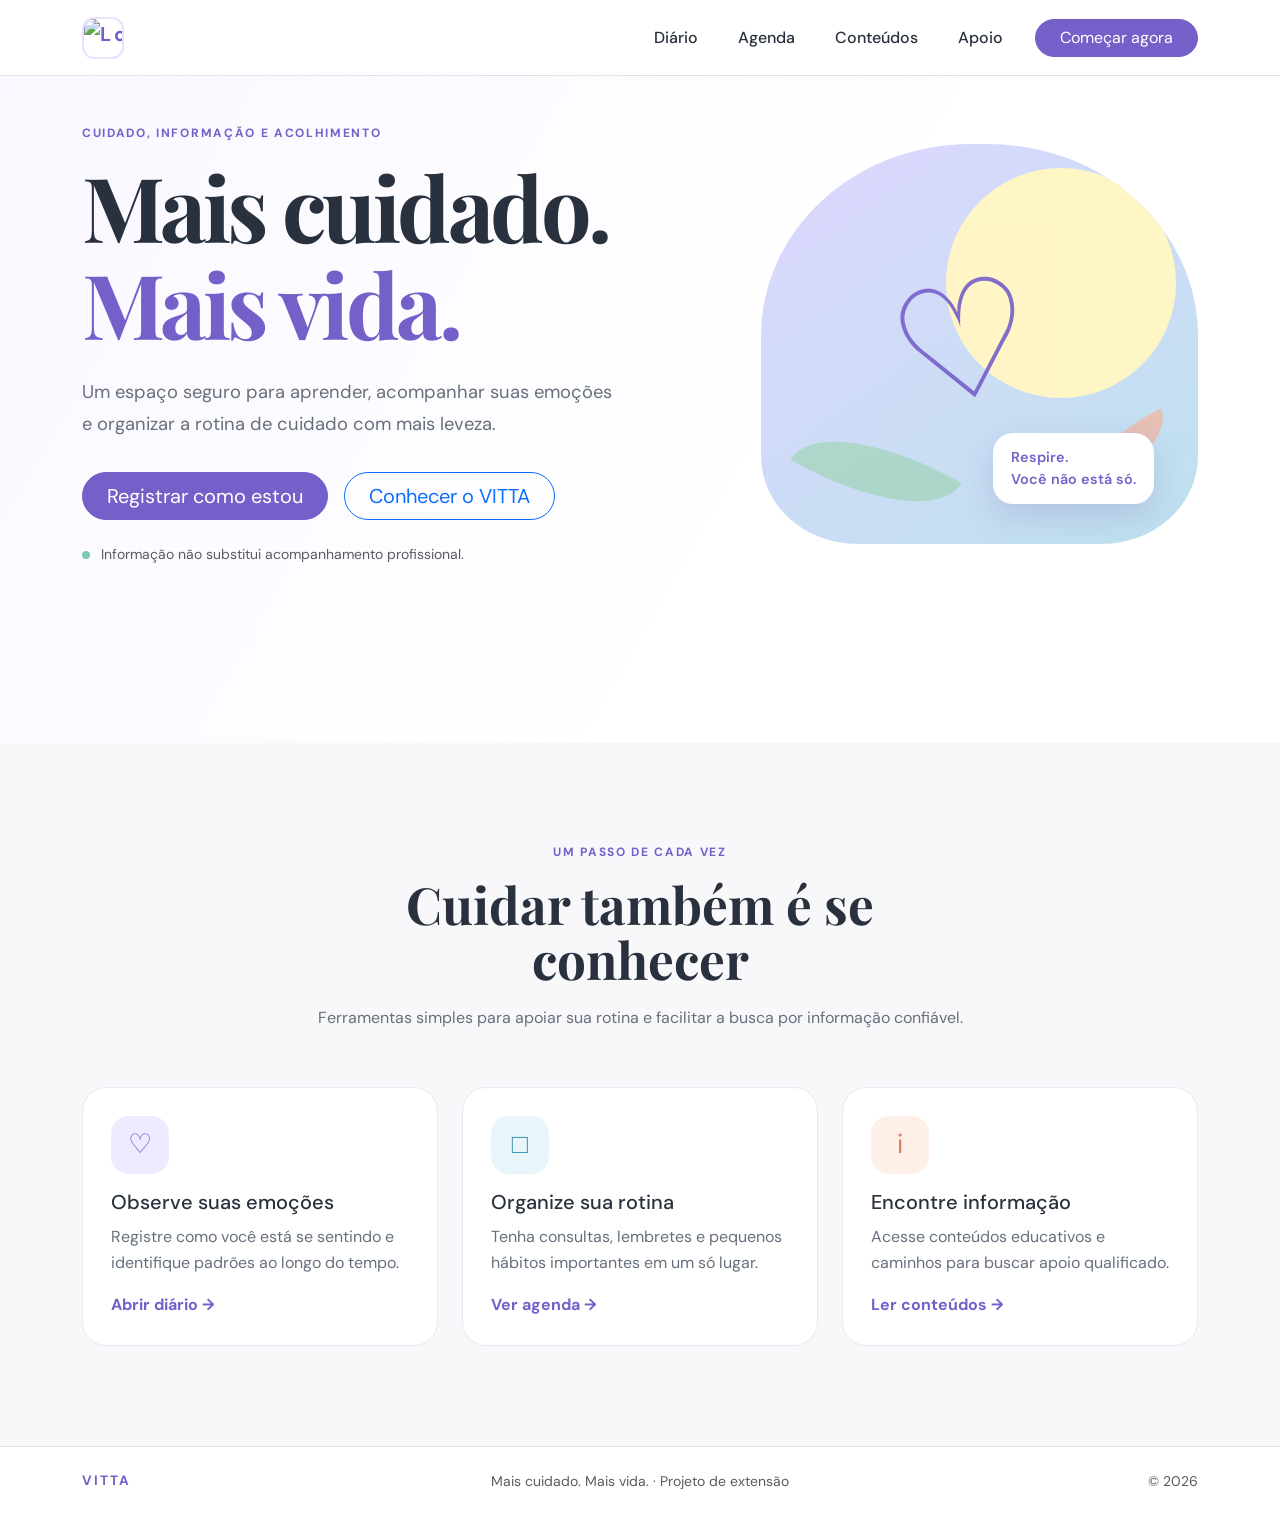
==== index.html @ 559d9d19 "Add files via upload" ====
<!doctype html>
<html lang="pt-BR">
  <head>
    <meta charset="UTF-8" />
    <meta name="viewport" content="width=device-width, initial-scale=1" />
    <meta name="description" content="VITTA — informação, organização e apoio para uma relação mais saudável com a alimentação e as emoções." />
    <title>VITTA | Mais cuidado. Mais vida.</title>
    <link rel="preconnect" href="https://fonts.googleapis.com" />
    <link rel="preconnect" href="https://fonts.gstatic.com" crossorigin />
    <link href="https://fonts.googleapis.com/css2?family=DM+Sans:wght@400;500;600;700&family=Playfair+Display:wght@600;700&display=swap" rel="stylesheet" />
    <link href="https://cdn.jsdelivr.net/npm/bootstrap@5.3.3/dist/css/bootstrap.min.css" rel="stylesheet" />
    <link rel="stylesheet" href="style.css" />
  </head>
  <body>
    <nav class="navbar navbar-expand-lg fixed-top bg-white border-bottom">
      <div class="container">
        <a class="navbar-brand d-flex align-items-center gap-2" href="#inicio" aria-label="VITTA início">
          <img class="brand-logo" src="assets/logo-vitta.jpg" alt="Logo VITTA" /><span class="brand-name">VITTA</span>
        </a>
        <button class="navbar-toggler" type="button" data-bs-toggle="collapse" data-bs-target="#menu" aria-label="Abrir menu">
          <span class="navbar-toggler-icon"></span>
        </button>
        <div id="menu" class="collapse navbar-collapse menu-panel">
          <ul class="navbar-nav ms-auto align-items-lg-center gap-lg-2">
            <li><a class="nav-link" href="#diario">Diário</a></li>
            <li><a class="nav-link" href="#agenda">Agenda</a></li>
            <li><a class="nav-link" href="#conteudos">Conteúdos</a></li>
            <li><a class="nav-link" href="#apoio">Apoio</a></li>
            <li><a class="btn btn-primary rounded-pill px-4 ms-lg-2" href="#diario">Começar agora</a></li>
          </ul>
        </div>
      </div>
    </nav>

    <main>
      <section id="inicio" class="hero-section screen" data-screen="inicio">
        <div class="container py-5">
          <div class="row align-items-center g-5">
            <div class="col-lg-7">
              <p class="eyebrow">Cuidado, informação e acolhimento</p>
              <h1>Mais cuidado.<br /><span>Mais vida.</span></h1>
              <p class="hero-copy">Um espaço seguro para aprender, acompanhar suas emoções e organizar a rotina de cuidado com mais leveza.</p>
              <div class="d-flex flex-wrap gap-3">
                <a class="btn btn-primary btn-lg rounded-pill px-4" href="#diario">Registrar como estou</a>
                <a class="btn btn-outline-primary btn-lg rounded-pill px-4" href="#conteudos">Conhecer o VITTA</a>
              </div>
              <p class="small text-muted mt-4 mb-0"><span class="dot"></span> Informação não substitui acompanhamento profissional.</p>
            </div>
            <div class="col-lg-5">
              <div class="hero-art" aria-hidden="true"><div class="sun"></div><div class="leaf leaf-one"></div><div class="leaf leaf-two"></div><div class="heart">♡</div><div class="art-note">Respire.<br />Você não está só.</div></div>
            </div>
          </div>
        </div>
      </section>

      <section class="section-pad bg-soft screen" data-screen="inicio" aria-labelledby="como-funciona">
        <div class="container">
          <div class="text-center section-heading"><p class="eyebrow">Um passo de cada vez</p><h2 id="como-funciona">Cuidar também é se conhecer</h2><p>Ferramentas simples para apoiar sua rotina e facilitar a busca por informação confiável.</p></div>
          <div class="row g-4 mt-2">
            <div class="col-md-4"><article class="feature-card"><div class="icon-bubble lilac">♡</div><h3>Observe suas emoções</h3><p>Registre como você está se sentindo e identifique padrões ao longo do tempo.</p><a href="#diario">Abrir diário →</a></article></div>
            <div class="col-md-4"><article class="feature-card"><div class="icon-bubble blue">□</div><h3>Organize sua rotina</h3><p>Tenha consultas, lembretes e pequenos hábitos importantes em um só lugar.</p><a href="#agenda">Ver agenda →</a></article></div>
            <div class="col-md-4"><article class="feature-card"><div class="icon-bubble peach">i</div><h3>Encontre informação</h3><p>Acesse conteúdos educativos e caminhos para buscar apoio qualificado.</p><a href="#conteudos">Ler conteúdos →</a></article></div>
          </div>
        </div>
      </section>

      <section id="diario" class="section-pad screen" data-screen="diario">
        <div class="container"><div class="row g-5 align-items-start"><div class="col-lg-5"><p class="eyebrow">Diário de emoções</p><h2>Como você está hoje?</h2><p class="lead-muted">Não existe resposta certa. Escolha o que mais se aproxima do seu momento e escreva, se quiser, um pouco sobre ele.</p><div id="emotionOptions" class="emotion-grid mt-4" role="group" aria-label="Escolha uma emoção"><button data-emotion="Tranquilo" class="emotion-btn">☀️<span>Tranquilo</span></button><button data-emotion="Bem" class="emotion-btn">🌱<span>Bem</span></button><button data-emotion="Cansado" class="emotion-btn">🌙<span>Cansado</span></button><button data-emotion="Ansioso" class="emotion-btn">🌊<span>Ansioso</span></button><button data-emotion="Triste" class="emotion-btn">☁️<span>Triste</span></button><button data-emotion="Outro" class="emotion-btn">✦<span>Outro</span></button></div></div><div class="col-lg-7"><div class="panel-card"><label for="emotionNote" class="form-label">Quer registrar mais alguma coisa?</label><textarea id="emotionNote" class="form-control" rows="5" placeholder="Escreva livremente..." maxlength="500"></textarea><div class="d-flex justify-content-between align-items-center mt-3"><span id="selectedEmotion" class="selected-label">Nenhuma emoção selecionada</span><button id="saveEmotion" class="btn btn-primary rounded-pill px-4">Salvar registro</button></div><div id="emotionFeedback" class="feedback mt-3" role="status"></div></div><div id="lastEmotion" class="last-record mt-3"></div></div></div></div>
      </section>

      <section id="agenda" class="section-pad bg-soft"><div class="container"><div class="row g-4"><div class="col-lg-5"><p class="eyebrow">Organização da rotina</p><h2>Minha agenda de cuidado</h2><p class="lead-muted">Use este espaço para lembrar de encontros e atividades importantes.</p><div class="panel-card mt-4"><form id="appointmentForm"><label class="form-label" for="appointmentTitle">O que você quer lembrar?</label><input id="appointmentTitle" class="form-control mb-3" placeholder="Ex.: consulta com nutricionista" required /><div class="row g-2"><div class="col-7"><label class="form-label" for="appointmentDate">Data</label><input id="appointmentDate" type="date" class="form-control" required /></div><div class="col-5"><label class="form-label" for="appointmentTime">Horário</label><input id="appointmentTime" type="time" class="form-control" /></div></div><button class="btn btn-primary rounded-pill w-100 mt-3">Adicionar à agenda</button></form></div></div><div class="col-lg-7"><div class="d-flex justify-content-between align-items-center mb-3"><h3 class="mb-0">Próximos lembretes</h3><span class="badge rounded-pill text-bg-light">salvo neste dispositivo</span></div><div id="appointmentList" class="appointment-list"></div></div></div></div></section>

      <section id="conteudos" class="section-pad"><div class="container"><div class="section-heading"><p class="eyebrow">Informação confiável</p><h2>Conteúdos para você</h2><p>Aprender sobre saúde é uma forma de cuidado. Explore temas introdutórios e acolhedores.</p></div><div class="row g-4 mt-2"><div class="col-md-4"><article class="content-card content-lilac"><span>GUIA</span><h3>O que são transtornos alimentares?</h3><p>Entenda os sinais, os tipos mais conhecidos e por que informação responsável importa.</p><button class="read-more" data-modal-title="O que são transtornos alimentares?" data-modal-text="Transtornos alimentares são condições de saúde que envolvem uma relação difícil com a alimentação, o corpo e/ou o peso. Eles podem afetar pessoas de diferentes idades e não são uma escolha. Identificar sinais e conversar com um profissional são passos importantes.">Ler conteúdo →</button></article></div><div class="col-md-4"><article class="content-card content-blue"><span>ACOLHIMENTO</span><h3>Quando é hora de pedir ajuda?</h3><p>Buscar apoio não é fraqueza. Conheça alguns sinais de que você merece cuidado.</p><button class="read-more" data-modal-title="Quando é hora de pedir ajuda?" data-modal-text="Se pensamentos sobre comida, peso ou corpo ocupam muito espaço, se há culpa intensa ao comer ou se sua rotina e seus relacionamentos estão sendo afetados, vale conversar com alguém de confiança e procurar ajuda profissional.">Ler conteúdo →</button></article></div><div class="col-md-4"><article class="content-card content-peach"><span>ROTINA</span><h3>Pequenos hábitos de autocuidado</h3><p>Ideias gentis para construir uma rotina que respeite seu corpo e seu momento.</p><button class="read-more" data-modal-title="Pequenos hábitos de autocuidado" data-modal-text="Comece pequeno: faça pausas, observe suas emoções sem julgamento, mantenha contatos de apoio por perto e reserve momentos para descanso. O autocuidado não precisa ser perfeito para ser significativo.">Ler conteúdo →</button></article></div></div></div></section>

      <section id="apoio" class="support-section"><div class="container py-5"><div class="row align-items-center g-4"><div class="col-lg-8"><p class="eyebrow">Você não precisa passar por isso sozinho</p><h2>Procure apoio quando precisar.</h2><p class="mb-0">O VITTA é um recurso educativo e complementar. Para diagnóstico e tratamento, converse com profissionais qualificados. Em uma situação de emergência, procure o serviço de emergência da sua região.</p></div><div class="col-lg-4 text-lg-end"><a class="btn btn-dark rounded-pill px-4" href="https://www.gov.br/saude/pt-br" target="_blank" rel="noreferrer">Encontrar serviços de saúde ↗</a></div></div></div></section>
    </main>
    <div class="section-pager" aria-label="Navegação entre sessões"><div class="container d-flex align-items-center justify-content-between gap-3"><button id="prevSection" class="pager-btn" type="button" onclick="previousVittaSection()">← Anterior</button><div class="pager-status"><span id="sectionCounter">1 de 5</span><span id="sectionTitle">Início</span></div><button id="nextSection" class="pager-btn primary" type="button" onclick="nextVittaSection()">Próxima seção →</button></div></div>

    <footer class="py-4 border-top"><div class="container d-flex flex-wrap justify-content-between gap-2"><span class="brand-footer">VITTA</span><span class="text-muted small">Mais cuidado. Mais vida. · Projeto de extensão</span><span class="text-muted small">© <span id="year"></span></span></div></footer>
    <div class="modal fade" id="contentModal" tabindex="-1" aria-hidden="true"><div class="modal-dialog modal-dialog-centered"><div class="modal-content"><div class="modal-header"><h5 id="modalTitle" class="modal-title"></h5><button type="button" class="btn-close" data-bs-dismiss="modal" aria-label="Fechar"></button></div><div class="modal-body" id="modalText"></div><div class="modal-footer"><button type="button" class="btn btn-primary rounded-pill px-4" data-bs-dismiss="modal">Entendi</button></div></div></div></div>
    <script src="https://cdn.jsdelivr.net/npm/bootstrap@5.3.3/dist/js/bootstrap.bundle.min.js"></script><script src="script.js?v=3"></script>
  </body>
</html>
---- style.css ----
:root{--ink:#28313d;--muted:#66707d;--primary:#7560c9;--primary-dark:#5d49af;--lilac:#eeeaff;--blue:#e8f5fb;--peach:#fff0e7;--soft:#f8f8fb}*{box-sizing:border-box}html{scroll-behavior:smooth}body{font-family:'DM Sans',sans-serif;color:var(--ink);background:#fff}.navbar{height:76px}.navbar-brand,.brand-footer{font-weight:700;letter-spacing:.15em;color:var(--primary)}.brand-mark{display:inline-grid;place-items:center;width:31px;height:31px;border-radius:50%;background:var(--lilac);font-size:17px}.nav-link{color:var(--ink);font-weight:500;padding-left:1rem!important;padding-right:1rem!important}.nav-link:hover{color:var(--primary)}.btn-primary{background:var(--primary);border-color:var(--primary)}.btn-primary:hover{background:var(--primary-dark);border-color:var(--primary-dark)}.hero-section{padding-top:76px;min-height:680px;background:linear-gradient(120deg,#f9f7ff 0%,#fff 60%)}.eyebrow{font-size:.75rem;font-weight:700;letter-spacing:.14em;text-transform:uppercase;color:var(--primary);margin-bottom:1rem}.hero-section h1,h2{font-family:'Playfair Display',serif;font-weight:700;line-height:1.08}.hero-section h1{font-size:clamp(3.3rem,7vw,6rem);letter-spacing:-.04em;margin-bottom:1.5rem}.hero-section h1 span{color:var(--primary)}h2{font-size:clamp(2.2rem,4vw,3.35rem);margin-bottom:1rem}.hero-copy{max-width:530px;font-size:1.15rem;line-height:1.75;color:var(--muted);margin-bottom:2rem}.dot{display:inline-block;width:8px;height:8px;border-radius:50%;background:#7dcab3;margin-right:7px}.hero-art{position:relative;min-height:400px;border-radius:48% 48% 22% 22%;background:linear-gradient(145deg,#ded7ff,#bde1ee);overflow:hidden}.sun{position:absolute;width:230px;height:230px;border-radius:50%;background:#fff6c6;right:5%;top:6%}.heart{position:absolute;left:30%;top:30%;font-size:10rem;color:#7560c9;line-height:1;transform:rotate(-12deg);opacity:.9}.leaf{position:absolute;width:160px;height:65px;background:#a7d5c0;border-radius:100% 0 100% 0;transform:rotate(30deg);bottom:10%;left:8%;opacity:.8}.leaf-two{width:110px;height:45px;transform:rotate(-27deg);left:70%;bottom:17%;background:#f0b9a7}.art-note{position:absolute;right:10%;bottom:10%;background:#fff;color:var(--primary);padding:14px 18px;border-radius:20px;font-size:.9rem;font-weight:600;box-shadow:0 12px 32px #6e5aa333}.section-pad{padding:100px 0}.bg-soft{background:var(--soft)}.section-heading{max-width:650px;margin:0 auto 2rem;text-align:center}.section-heading p:not(.eyebrow),.lead-muted{color:var(--muted);line-height:1.7}.feature-card,.panel-card,.content-card,.appointment-item{border:1px solid #e9e8f0;border-radius:24px;background:#fff;padding:28px;height:100%}.feature-card{transition:transform .2s,box-shadow .2s}.feature-card:hover{transform:translateY(-5px);box-shadow:0 15px 40px #3a2f6f12}.feature-card h3,.content-card h3{font-size:1.25rem;margin:1rem 0 .65rem}.feature-card p,.content-card p{color:var(--muted);line-height:1.65}.feature-card a,.read-more{color:var(--primary);font-weight:700;text-decoration:none;background:none;border:0;padding:0}.icon-bubble{height:58px;width:58px;border-radius:18px;display:grid;place-items:center;font-size:1.7rem}.lilac{background:var(--lilac);color:var(--primary)}.blue{background:var(--blue);color:#4296b4}.peach{background:var(--peach);color:#db8167}.emotion-grid{display:grid;grid-template-columns:repeat(3,1fr);gap:12px}.emotion-btn{border:1px solid #e9e8f0;background:#fff;border-radius:18px;padding:15px 8px;font-size:1.8rem;color:var(--ink);transition:.2s}.emotion-btn span{display:block;font-size:.8rem;margin-top:6px;color:var(--muted)}.emotion-btn:hover,.emotion-btn.active{border-color:var(--primary);background:var(--lilac);transform:translateY(-2px)}.form-control{border-color:#e5e3ec;border-radius:12px;padding:.75rem 1rem}.form-control:focus{border-color:var(--primary);box-shadow:0 0 0 .2rem #7560c926}.selected-label{color:var(--primary);font-size:.9rem;font-weight:600}.feedback{min-height:24px;color:#368b71;font-size:.9rem}.last-record{font-size:.9rem;color:var(--muted)}.appointment-list{display:grid;gap:12px}.appointment-item{height:auto;padding:20px;display:flex;justify-content:space-between;align-items:center}.appointment-date{color:var(--primary);font-weight:700;font-size:.85rem}.appointment-item h4{font-size:1rem;margin:.35rem 0 0}.delete-btn{border:0;background:transparent;color:#a27575;font-size:.85rem}.content-card{min-height:260px;border:0}.content-card>span{font-size:.7rem;font-weight:700;letter-spacing:.13em}.content-lilac{background:var(--lilac)}.content-blue{background:var(--blue)}.content-peach{background:var(--peach)}.content-card h3{font-family:'Playfair Display',serif;font-size:1.6rem;line-height:1.2}.support-section{background:#ddd7fa}.support-section p:not(.eyebrow){color:#55516b;line-height:1.7}.support-section h2{color:#41366c}footer{background:#fff}.modal-content{border:0;border-radius:22px}.modal-header{border:0;padding:24px 24px 10px}.modal-body{padding:10px 24px 24px;color:var(--muted);line-height:1.7}.modal-footer{border:0;padding:0 24px 24px}@media(max-width:767px){.navbar{height:66px}.hero-section{padding-top:66px;min-height:auto}.hero-section h1{font-size:3.5rem}.hero-art{min-height:280px}.section-pad{padding:70px 0}.emotion-grid{grid-template-columns:repeat(2,1fr)}.support-section{text-align:center}}
:root{--ink:#28313d;--muted:#66707d;--primary:#7560c9;--primary-dark:#5d49af;--lilac:#eeeaff;--blue:#e8f5fb;--peach:#fff0e7;--soft:#f8f8fb}*{box-sizing:border-box}html{scroll-behavior:smooth}body{font-family:'DM Sans',sans-serif;color:var(--ink);background:#fff}
/* Ajustes para navegação por sessões e menu mobile */
.brand-logo{width:42px;height:42px;border-radius:12px;object-fit:cover;border:2px solid #e9e2ff}.brand-name{display:none}.menu-panel{background:#fff;border-radius:0 0 18px 18px}.section-hidden{display:none!important}.section-pager{position:fixed;bottom:0;left:0;right:0;z-index:1020;background:rgba(255,255,255,.96);border-top:1px solid #e8e5f0;padding:12px 0;box-shadow:0 -8px 24px #44377212}.pager-btn{border:1px solid #d9d3ed;background:#fff;color:var(--primary);border-radius:999px;padding:10px 18px;font-weight:700}.pager-btn.primary{background:var(--primary);border-color:var(--primary);color:#fff}.pager-status{display:flex;flex-direction:column;align-items:center;font-size:.76rem;color:var(--muted)}.pager-status span:last-child{font-weight:700;color:var(--ink);font-size:.88rem}.hero-section{padding-bottom:130px}.support-section{padding-bottom:140px}@media(max-width:991px){.menu-panel{position:absolute;top:66px;right:12px;width:min(290px,calc(100vw - 24px));padding:18px;border:1px solid #e6e1f4;box-shadow:0 18px 36px #392c681c;text-align:right}.menu-panel .navbar-nav{align-items:stretch!important}.menu-panel .nav-link{padding:10px 8px!important}.menu-panel .btn{margin-top:8px}.navbar-toggler{margin-left:auto}.section-pager{padding:9px 0}.pager-btn{padding:9px 13px;font-size:.82rem}.hero-section{padding-bottom:125px}}@media(min-width:992px){.section-pager{max-width:720px;left:50%;right:auto;transform:translateX(-50%);width:100%;border:1px solid #e8e5f0;border-bottom:0;border-radius:20px 20px 0 0}.menu-panel{background:transparent}}
.agenda-section{padding-bottom:190px}.calendar-card{background:#fff;border:1px solid #e9e8f0;border-radius:24px;padding:24px;box-shadow:0 12px 30px #44377208}.calendar-header{display:flex;align-items:center;justify-content:space-between;margin-bottom:18px}.calendar-header h3{font-family:'Playfair Display',serif;font-size:1.45rem;margin:0}.calendar-caption{font-size:.8rem;color:var(--muted);margin:0}.calendar-weekdays,.calendar-grid{display:grid;grid-template-columns:repeat(7,1fr);gap:7px}.calendar-weekdays div{text-align:center;color:#8a8795;font-size:.7rem;font-weight:700;text-transform:uppercase;padding:4px 0}.calendar-day{min-height:54px;border:1px solid #f0eef5;border-radius:12px;background:#fff;text-align:left;padding:7px;font-size:.82rem;color:var(--ink);position:relative}.calendar-day.muted{background:#fafafd;color:#bbb8c3}.calendar-day.today{border:2px solid var(--primary);padding:6px;background:var(--lilac)}.calendar-day.has-event:after{content:'';position:absolute;bottom:6px;left:8px;width:6px;height:6px;background:#ef9b7d;border-radius:50%}.calendar-day.has-event{font-weight:700}.calendar-legend{display:flex;align-items:center;gap:7px;color:var(--muted);font-size:.78rem;margin-top:14px}.calendar-legend span{width:7px;height:7px;background:#ef9b7d;border-radius:50%}.agenda-items-title{font-size:1.1rem;font-weight:700;margin:24px 0 12px}@media(max-width:575px){.agenda-section{padding-bottom:170px}.calendar-card{padding:16px}.calendar-grid,.calendar-weekdays{gap:4px}.calendar-day{min-height:42px;padding:5px;font-size:.75rem}.calendar-day.today{padding:4px}.calendar-day.has-event:after{left:6px;bottom:5px}}
.agenda-section,#agenda{padding-bottom:190px}
.section-pager{position:sticky;bottom:0}
.section-pager{display:none!important}#agenda{padding-bottom:80px}.agenda-section .panel-card,#agenda .panel-card{max-width:420px;padding:18px;margin-top:1.25rem!important}.agenda-section .form-control,#agenda .form-control{padding:.62rem .8rem}.agenda-section .calendar-card,#agenda .calendar-card{padding:20px}
.agenda-section .panel-card,#agenda .panel-card{height:auto!important;align-self:flex-start}.agenda-section footer,#agenda footer{min-height:0}footer{padding-top:14px!important;padding-bottom:14px!important;min-height:0}.brand-footer{font-size:.85rem}
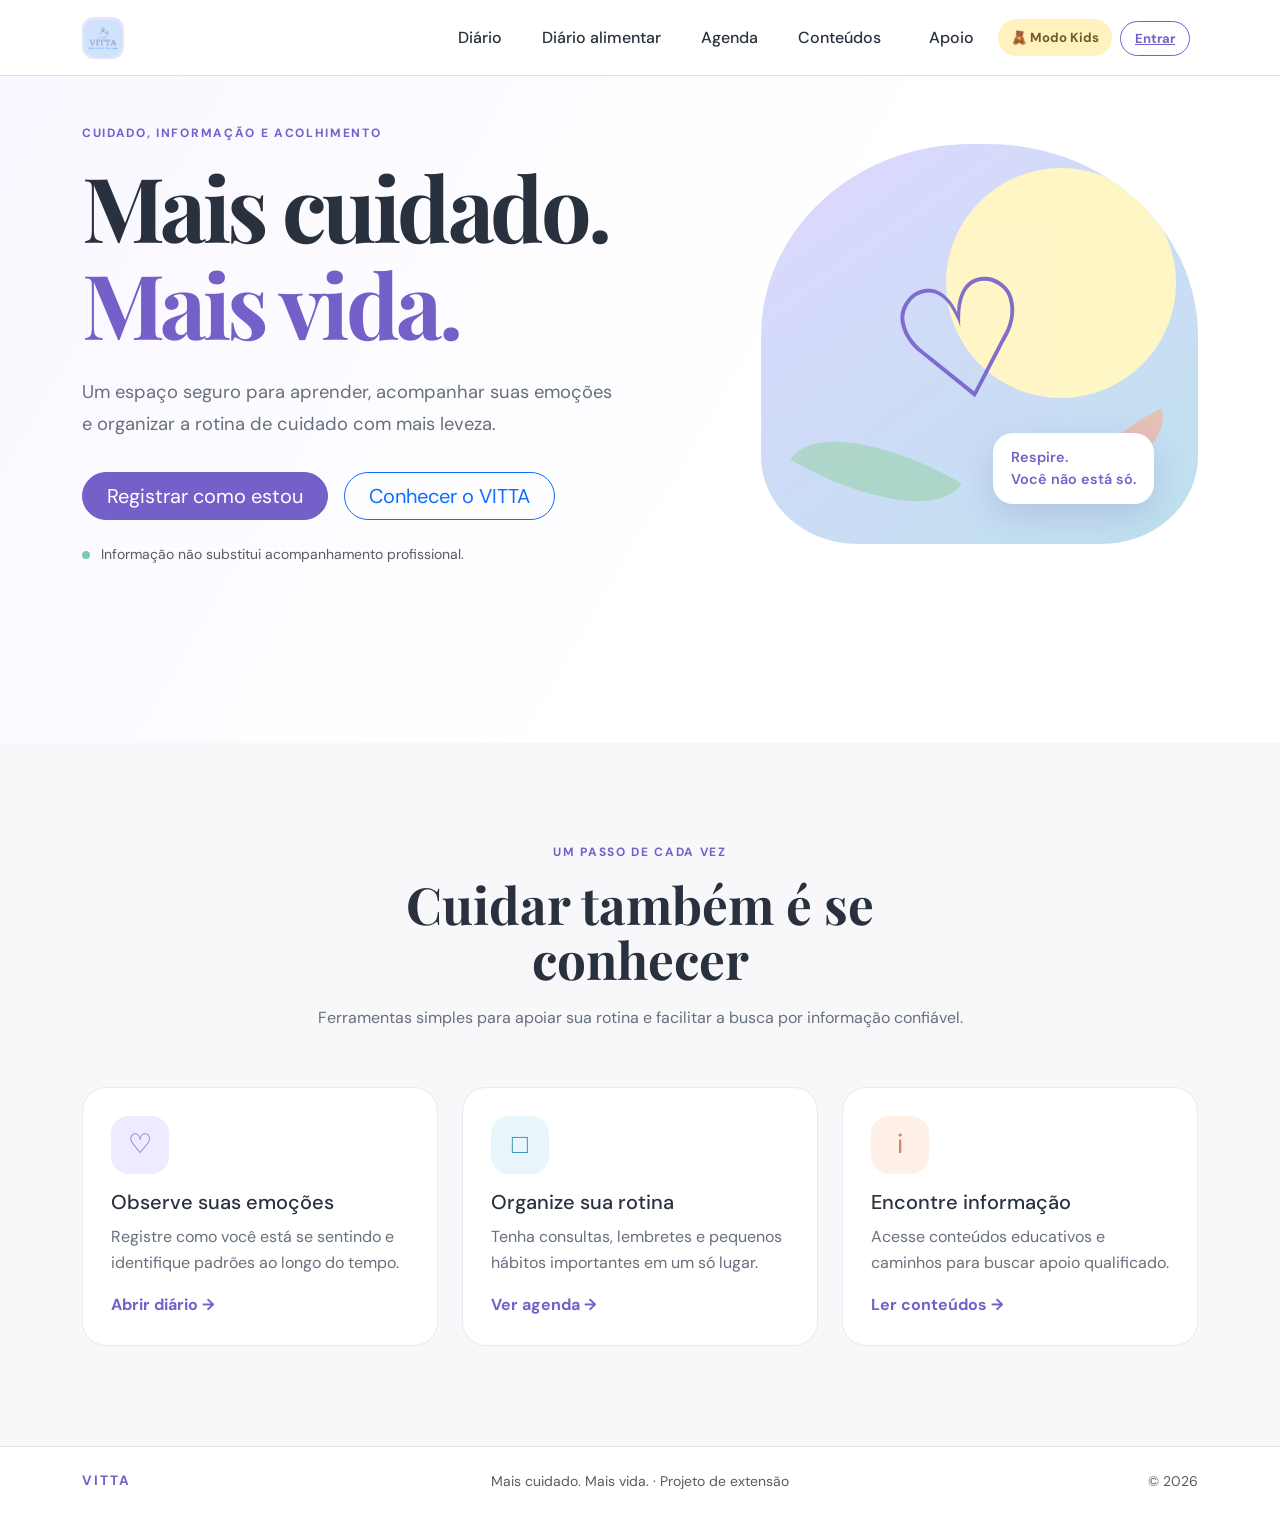
==== commit 0c3e3695: "Add files via upload Primeira atualização de user experience e adicionando ferramentas novas para o " ====
--- a/index.html
+++ b/index.html
@@ -9,7 +9,9 @@
     <link rel="preconnect" href="https://fonts.gstatic.com" crossorigin />
     <link href="https://fonts.googleapis.com/css2?family=DM+Sans:wght@400;500;600;700&family=Playfair+Display:wght@600;700&display=swap" rel="stylesheet" />
     <link href="https://cdn.jsdelivr.net/npm/bootstrap@5.3.3/dist/css/bootstrap.min.css" rel="stylesheet" />
-    <link rel="stylesheet" href="style.css" />
+    <link rel="stylesheet" href="style.css?v=2" />
+    <link rel="icon" type="image/jpeg" href="assets/logo-vitta.jpg" />
+    <link rel="apple-touch-icon" href="assets/logo-vitta.jpg" />
   </head>
   <body>
     <nav class="navbar navbar-expand-lg fixed-top bg-white border-bottom">
@@ -23,10 +25,14 @@
         <div id="menu" class="collapse navbar-collapse menu-panel">
           <ul class="navbar-nav ms-auto align-items-lg-center gap-lg-2">
             <li><a class="nav-link" href="#diario">Diário</a></li>
+            <li><a class="nav-link" href="#alimentar">Diário alimentar</a></li>
             <li><a class="nav-link" href="#agenda">Agenda</a></li>
             <li><a class="nav-link" href="#conteudos">Conteúdos</a></li>
+            <li><a class="nav-link" href="#kids">Kids</a></li>
             <li><a class="nav-link" href="#apoio">Apoio</a></li>
-            <li><a class="btn btn-primary rounded-pill px-4 ms-lg-2" href="#diario">Começar agora</a></li>
+            <li><button id="kidsModeToggle" class="mode-toggle" type="button" aria-pressed="false">🧸 Modo Kids</button></li>
+            <li><a id="authButton" class="auth-button" href="login.html">Entrar</a></li>
+            <li><button id="logoutNavButton" class="logout-button hidden" type="button" style="display:none">Sair</button></li>
           </ul>
         </div>
       </div>
@@ -68,16 +74,35 @@
         <div class="container"><div class="row g-5 align-items-start"><div class="col-lg-5"><p class="eyebrow">Diário de emoções</p><h2>Como você está hoje?</h2><p class="lead-muted">Não existe resposta certa. Escolha o que mais se aproxima do seu momento e escreva, se quiser, um pouco sobre ele.</p><div id="emotionOptions" class="emotion-grid mt-4" role="group" aria-label="Escolha uma emoção"><button data-emotion="Tranquilo" class="emotion-btn">☀️<span>Tranquilo</span></button><button data-emotion="Bem" class="emotion-btn">🌱<span>Bem</span></button><button data-emotion="Cansado" class="emotion-btn">🌙<span>Cansado</span></button><button data-emotion="Ansioso" class="emotion-btn">🌊<span>Ansioso</span></button><button data-emotion="Triste" class="emotion-btn">☁️<span>Triste</span></button><button data-emotion="Outro" class="emotion-btn">✦<span>Outro</span></button></div></div><div class="col-lg-7"><div class="panel-card"><label for="emotionNote" class="form-label">Quer registrar mais alguma coisa?</label><textarea id="emotionNote" class="form-control" rows="5" placeholder="Escreva livremente..." maxlength="500"></textarea><div class="d-flex justify-content-between align-items-center mt-3"><span id="selectedEmotion" class="selected-label">Nenhuma emoção selecionada</span><button id="saveEmotion" class="btn btn-primary rounded-pill px-4">Salvar registro</button></div><div id="emotionFeedback" class="feedback mt-3" role="status"></div></div><div id="lastEmotion" class="last-record mt-3"></div></div></div></div>
       </section>
 
+      <section id="alimentar" class="section-pad bg-soft">
+        <div class="container">
+          <div class="section-heading"><p class="eyebrow">Registro alimentar</p><h2>Diário alimentar</h2><p>Registre o que você comeu em cada momento do dia, no seu ritmo e sem julgamentos. Este espaço não calcula calorias nem avalia suas escolhas.</p></div>
+          <div class="row g-4 align-items-start">
+            <div class="col-lg-5"><div class="panel-card food-diary-form-card"><form id="foodDiaryForm">
+              <label class="form-label" for="foodMealCategory">Qual refeição?</label>
+              <select id="foodMealCategory" class="form-select mb-3" required><option value="" selected disabled>Escolha uma categoria</option><option value="cafe_da_manha">Café da manhã</option><option value="lanche_da_manha">Lanche da manhã</option><option value="almoco">Almoço</option><option value="lanche_da_tarde">Lanche da tarde</option><option value="jantar">Jantar</option><option value="ceia">Ceia</option><option value="outro">Outro momento</option></select>
+              <label class="form-label" for="foodDescription">O que você comeu?</label>
+              <textarea id="foodDescription" class="form-control" rows="4" maxlength="1000" placeholder="Escreva o que quiser registrar..." required></textarea>
+              <div class="row g-2 mt-1"><div class="col-7"><label class="form-label" for="foodMealDate">Data</label><input id="foodMealDate" type="date" class="form-control" required /></div><div class="col-5"><label class="form-label" for="foodMealTime">Horário (opcional)</label><input id="foodMealTime" type="time" class="form-control" /></div></div>
+              <button class="btn btn-primary rounded-pill w-100 mt-3" type="submit">Salvar registro</button><div id="foodDiaryFeedback" class="feedback mt-3" role="status" aria-live="polite"></div>
+            </form></div></div>
+            <div class="col-lg-7"><div class="food-diary-list-heading"><h3>Seus registros</h3><span id="foodDiaryStorageNote">Salvo neste dispositivo</span></div><div id="foodDiaryEntries" class="food-diary-entries"></div></div>
+          </div>
+        </div>
+      </section>
+
       <section id="agenda" class="section-pad bg-soft"><div class="container"><div class="row g-4"><div class="col-lg-5"><p class="eyebrow">Organização da rotina</p><h2>Minha agenda de cuidado</h2><p class="lead-muted">Use este espaço para lembrar de encontros e atividades importantes.</p><div class="panel-card mt-4"><form id="appointmentForm"><label class="form-label" for="appointmentTitle">O que você quer lembrar?</label><input id="appointmentTitle" class="form-control mb-3" placeholder="Ex.: consulta com nutricionista" required /><div class="row g-2"><div class="col-7"><label class="form-label" for="appointmentDate">Data</label><input id="appointmentDate" type="date" class="form-control" required /></div><div class="col-5"><label class="form-label" for="appointmentTime">Horário</label><input id="appointmentTime" type="time" class="form-control" /></div></div><button class="btn btn-primary rounded-pill w-100 mt-3">Adicionar à agenda</button></form></div></div><div class="col-lg-7"><div class="d-flex justify-content-between align-items-center mb-3"><h3 class="mb-0">Próximos lembretes</h3><span class="badge rounded-pill text-bg-light">salvo neste dispositivo</span></div><div id="appointmentList" class="appointment-list"></div></div></div></div></section>
 
       <section id="conteudos" class="section-pad"><div class="container"><div class="section-heading"><p class="eyebrow">Informação confiável</p><h2>Conteúdos para você</h2><p>Aprender sobre saúde é uma forma de cuidado. Explore temas introdutórios e acolhedores.</p></div><div class="row g-4 mt-2"><div class="col-md-4"><article class="content-card content-lilac"><span>GUIA</span><h3>O que são transtornos alimentares?</h3><p>Entenda os sinais, os tipos mais conhecidos e por que informação responsável importa.</p><button class="read-more" data-modal-title="O que são transtornos alimentares?" data-modal-text="Transtornos alimentares são condições de saúde que envolvem uma relação difícil com a alimentação, o corpo e/ou o peso. Eles podem afetar pessoas de diferentes idades e não são uma escolha. Identificar sinais e conversar com um profissional são passos importantes.">Ler conteúdo →</button></article></div><div class="col-md-4"><article class="content-card content-blue"><span>ACOLHIMENTO</span><h3>Quando é hora de pedir ajuda?</h3><p>Buscar apoio não é fraqueza. Conheça alguns sinais de que você merece cuidado.</p><button class="read-more" data-modal-title="Quando é hora de pedir ajuda?" data-modal-text="Se pensamentos sobre comida, peso ou corpo ocupam muito espaço, se há culpa intensa ao comer ou se sua rotina e seus relacionamentos estão sendo afetados, vale conversar com alguém de confiança e procurar ajuda profissional.">Ler conteúdo →</button></article></div><div class="col-md-4"><article class="content-card content-peach"><span>ROTINA</span><h3>Pequenos hábitos de autocuidado</h3><p>Ideias gentis para construir uma rotina que respeite seu corpo e seu momento.</p><button class="read-more" data-modal-title="Pequenos hábitos de autocuidado" data-modal-text="Comece pequeno: faça pausas, observe suas emoções sem julgamento, mantenha contatos de apoio por perto e reserve momentos para descanso. O autocuidado não precisa ser perfeito para ser significativo.">Ler conteúdo →</button></article></div></div></div></section>
 
       <section id="apoio" class="support-section"><div class="container py-5"><div class="row align-items-center g-4"><div class="col-lg-8"><p class="eyebrow">Você não precisa passar por isso sozinho</p><h2>Procure apoio quando precisar.</h2><p class="mb-0">O VITTA é um recurso educativo e complementar. Para diagnóstico e tratamento, converse com profissionais qualificados. Em uma situação de emergência, procure o serviço de emergência da sua região.</p></div><div class="col-lg-4 text-lg-end"><a class="btn btn-dark rounded-pill px-4" href="https://www.gov.br/saude/pt-br" target="_blank" rel="noreferrer">Encontrar serviços de saúde ↗</a></div></div></div></section>
+      <section id="kids" class="section-pad kids-section"><div class="container"><div class="kids-hero"><div><p class="eyebrow kids-eyebrow">Espaço Kids</p><h2>Brincar também é cuidar</h2><p>Joguinhos rápidos para conhecer as emoções, respirar e lembrar de coisas boas.</p></div><div class="kids-sun" aria-hidden="true">☀️</div></div><div class="row g-4 mt-3"><div class="col-md-4"><article class="kids-card game-emotions"><div class="kids-icon">🎭</div><h3>Jogo das emoções</h3><p>Escolha a carinha que combina com você hoje.</p><div class="emotion-game-options"><button class="kids-choice" data-feeling="feliz">😀</button><button class="kids-choice" data-feeling="calmo">😌</button><button class="kids-choice" data-feeling="curioso">🤔</button><button class="kids-choice" data-feeling="triste">😟</button></div></article></div><div class="col-md-4"><article class="kids-card game-breath"><div class="kids-icon">🌬️</div><h3>Respiração da bolinha</h3><p>Clique para encher e esvaziar a bolinha devagar.</p><button id="breathGame" class="breath-ball" aria-label="Começar respiração">●</button><small id="breathMessage">Vamos respirar juntos?</small></article></div><div class="col-md-4"><article class="kids-card game-kind"><div class="kids-icon">⭐</div><h3>Caça às gentilezas</h3><p>Descubra uma frase bonita para levar com você.</p><button id="kindnessGame" class="btn btn-dark rounded-pill px-3">Sortear uma frase</button><p id="kindnessMessage" class="kindness-message" aria-live="polite">Você é importante!</p></article></div></div><div id="kidsFeedback" class="kids-feedback" role="status" aria-live="polite"></div></div></section>
     </main>
     <div class="section-pager" aria-label="Navegação entre sessões"><div class="container d-flex align-items-center justify-content-between gap-3"><button id="prevSection" class="pager-btn" type="button" onclick="previousVittaSection()">← Anterior</button><div class="pager-status"><span id="sectionCounter">1 de 5</span><span id="sectionTitle">Início</span></div><button id="nextSection" class="pager-btn primary" type="button" onclick="nextVittaSection()">Próxima seção →</button></div></div>
 
     <footer class="py-4 border-top"><div class="container d-flex flex-wrap justify-content-between gap-2"><span class="brand-footer">VITTA</span><span class="text-muted small">Mais cuidado. Mais vida. · Projeto de extensão</span><span class="text-muted small">© <span id="year"></span></span></div></footer>
     <div class="modal fade" id="contentModal" tabindex="-1" aria-hidden="true"><div class="modal-dialog modal-dialog-centered"><div class="modal-content"><div class="modal-header"><h5 id="modalTitle" class="modal-title"></h5><button type="button" class="btn-close" data-bs-dismiss="modal" aria-label="Fechar"></button></div><div class="modal-body" id="modalText"></div><div class="modal-footer"><button type="button" class="btn btn-primary rounded-pill px-4" data-bs-dismiss="modal">Entendi</button></div></div></div></div>
-    <script src="https://cdn.jsdelivr.net/npm/bootstrap@5.3.3/dist/js/bootstrap.bundle.min.js"></script><script src="script.js?v=3"></script>
+    <script src="https://cdn.jsdelivr.net/npm/bootstrap@5.3.3/dist/js/bootstrap.bundle.min.js"></script><script src="script.js?v=13"></script>
+    <div class="modal fade" id="authModal" tabindex="-1" aria-hidden="true"><div class="modal-dialog modal-dialog-centered"><div class="modal-content auth-modal"><div class="modal-header"><div><p class="eyebrow mb-1">Área pessoal</p><h5 class="modal-title">Entrar no VITTA</h5></div><button type="button" class="btn-close" data-bs-dismiss="modal" aria-label="Fechar"></button></div><div class="modal-body"><p class="auth-intro">Use apenas um usuário e uma senha para guardar seu diário e sua agenda.</p><form id="authForm"><label class="form-label" for="authUsername">Usuário</label><input id="authUsername" class="form-control mb-3" autocomplete="username" minlength="3" maxlength="40" required /><label class="form-label" for="authPassword">Senha</label><input id="authPassword" type="password" class="form-control" autocomplete="current-password" minlength="4" required /><div class="d-flex gap-2 mt-4"><button id="loginButton" class="btn btn-primary rounded-pill flex-grow-1" type="submit">Entrar</button><button id="registerButton" class="btn btn-outline-primary rounded-pill" type="button">Cadastrar</button></div><div id="authFeedback" class="auth-feedback mt-3" role="status"></div></form><button id="logoutButton" class="btn btn-outline-danger rounded-pill w-100 mt-3 d-none" type="button">Sair da conta</button></div></div></div></div>
   </body>
 </html>
--- a/style.css
+++ b/style.css
@@ -7,3 +7,16 @@
 .section-pager{position:sticky;bottom:0}
 .section-pager{display:none!important}#agenda{padding-bottom:80px}.agenda-section .panel-card,#agenda .panel-card{max-width:420px;padding:18px;margin-top:1.25rem!important}.agenda-section .form-control,#agenda .form-control{padding:.62rem .8rem}.agenda-section .calendar-card,#agenda .calendar-card{padding:20px}
 .agenda-section .panel-card,#agenda .panel-card{height:auto!important;align-self:flex-start}.agenda-section footer,#agenda footer{min-height:0}footer{padding-top:14px!important;padding-bottom:14px!important;min-height:0}.brand-footer{font-size:.85rem}
+body{min-height:100vh;display:flex;flex-direction:column}main{flex:1}footer{margin-top:auto}.kids-section{background:linear-gradient(135deg,#fff7cf 0%,#e8f8f1 48%,#e9e4ff 100%);padding-bottom:120px}.kids-hero{display:flex;align-items:center;justify-content:space-between;gap:24px;background:#fff9df;border:3px solid #fff;border-radius:32px;padding:30px 36px;box-shadow:0 12px 28px #8c784018}.kids-hero h2{color:#4f4a73;margin-bottom:.6rem}.kids-hero p:not(.eyebrow){color:#69657a;max-width:580px;margin-bottom:0}.kids-eyebrow{color:#e88663}.kids-sun{font-size:5rem;transform:rotate(8deg);filter:drop-shadow(0 8px 8px #e9a73c40)}.kids-card{height:100%;min-height:300px;border:3px solid #fff;border-radius:28px;padding:24px;background:#fff;box-shadow:0 12px 25px #6f659515;text-align:center}.kids-card h3{font-family:'Playfair Display',serif;font-size:1.4rem;margin:12px 0 8px}.kids-card p{color:#716e7c;line-height:1.55}.game-emotions{background:#fff0f0}.game-breath{background:#eaf7ff}.game-kind{background:#f1edff}.kids-icon{font-size:2.4rem}.emotion-game-options{display:flex;justify-content:center;gap:8px;margin-top:20px}.kids-choice{width:48px;height:48px;border:2px solid #fff;background:#fff;border-radius:50%;font-size:1.5rem;transition:transform .2s,box-shadow .2s}.kids-choice:hover,.kids-choice.active{transform:scale(1.15);box-shadow:0 5px 12px #6f659530}.breath-ball{display:block;width:82px;height:82px;border:0;border-radius:50%;margin:18px auto 10px;background:#65bce2;color:#fff;font-size:1rem;box-shadow:0 0 0 10px #65bce225;transition:transform 2s ease,background .3s}.breath-ball.inhale{transform:scale(1.25);background:#4ca8d0}.kids-card small{color:#5b7890}.kindness-message{font-weight:700;color:#6e57b9!important;min-height:48px;margin-top:18px}.kids-feedback{text-align:center;min-height:28px;margin-top:28px;font-weight:700;color:#687243}@media(max-width:767px){.kids-hero{padding:24px;align-items:flex-start}.kids-sun{font-size:3rem}.kids-section{padding-bottom:70px}}
+.mode-toggle{border:0;border-radius:999px;background:#fff2bd;color:#725b2c;font-weight:700;padding:9px 13px;font-size:.82rem}.mode-toggle:hover{background:#ffe69a}.support-section{padding:92px 0 110px}.support-intro{text-align:center;max-width:760px;margin:0 auto 30px}.support-intro h2{color:#41366c}.support-intro p:not(.eyebrow){color:#5f5a72;line-height:1.7}.support-alert{display:flex;align-items:flex-start;gap:12px;background:#fff;border:1px solid #eadff2;border-radius:18px;padding:16px 18px;color:#574f67;margin:0 auto 26px;max-width:900px}.support-alert strong{color:#a45763}.support-card{height:100%;border:1px solid #ebe6f1;border-radius:22px;background:#fff;padding:24px;box-shadow:0 10px 24px #47376d0d}.support-card .support-number{font-family:'Playfair Display',serif;font-size:2.5rem;font-weight:700;color:var(--primary);line-height:1}.support-card h3{font-size:1.15rem;margin:12px 0 8px}.support-card p{color:var(--muted);line-height:1.6;min-height:76px}.support-card .btn{margin-top:4px}.support-card.emergency{border-top:5px solid #e88873}.support-card.emotional{border-top:5px solid #7560c9}.support-card.sus{border-top:5px solid #72bda8}.support-source{font-size:.78rem;color:#777183;margin-top:24px;text-align:center}.kids-mode{--primary:#e47787;--primary-dark:#c95d70;--lilac:#fff0f4;--soft:#fffaf0;background:#fffdf7}.kids-mode .hero-section{background:linear-gradient(135deg,#fff3d2,#fff4f7)}.kids-mode .section-heading h2,.kids-mode h2,.kids-mode h1{font-family:'DM Sans',sans-serif;font-weight:800;letter-spacing:-.02em}.kids-mode .feature-card,.kids-mode .panel-card,.kids-mode .content-card,.kids-mode .support-card{border:3px solid #fff;background:#fffefc;box-shadow:0 12px 24px #e5a7b426}.kids-mode .eyebrow{color:#d36d7b}.kids-mode .section-pad{padding-top:78px;padding-bottom:78px}.kids-mode .navbar{background:#fffdf7!important}.kids-mode .mode-toggle{background:#d9f4dd;color:#3f6e4b}.kids-mode .support-section{background:#fff0c9}.kids-mode .support-alert{border-color:#f0c6a1}.kids-mode .support-card p{min-height:auto}.kids-mode .nav-link{font-weight:700}@media(max-width:991px){.mode-toggle{width:100%;margin-top:8px;padding:11px}.support-section{padding-top:68px}}
+.kids-section{display:none}body:not(.kids-mode) a[href="#kids"]{display:none!important}body.kids-mode .kids-section{display:block}.kids-mode{font-family:'DM Sans',sans-serif}.kids-mode .navbar-brand{color:#e47787}.kids-mode .nav-link{color:#594d6d}.kids-mode .hero-section h1{font-size:clamp(2.8rem,6vw,5rem)}.kids-mode .btn-primary{background:#e47787;border-color:#e47787}.kids-mode .btn-outline-primary{color:#d36d7b;border-color:#e47787}.kids-mode .feature-card,.kids-mode .content-card,.kids-mode .support-card{border-radius:30px}.kids-mode .feature-card a,.kids-mode .read-more{display:inline-block;background:#fff2bd;color:#80632e;border-radius:999px;padding:8px 13px}.kids-mode .emotion-btn{border:3px solid #fff;background:#fff4bf;border-radius:24px}.kids-mode .emotion-btn.active{background:#d9f4dd;border-color:#9cd7aa}.kids-mode .appointment-item{border:3px solid #fff4bf;border-radius:24px}.kids-mode .calendar-card{border:3px solid #fff;background:#fffef3}.kids-mode .content-lilac{background:#ffe8f0}.kids-mode .content-blue{background:#e3f5ff}.kids-mode .content-peach{background:#fff0c9}.kids-mode #apoio .support-card.emotional{border-top-color:#e47787}.kids-mode #apoio .support-card.emergency{border-top-color:#f0ad5d}.kids-mode #apoio .support-card.sus{border-top-color:#77c5a0}
+.breath-timer{display:block;color:#4b8aac;font-size:1.1rem;margin-top:8px}.breath-ball:disabled{cursor:wait;opacity:.9}.emotion-challenge{font-size:.9rem;font-weight:700;color:#a35a6c;margin-top:12px;min-height:24px}.game-score{display:inline-block;background:#fff7c9;border-radius:999px;padding:6px 11px;color:#8a6c28;font-size:.78rem;font-weight:700;margin:7px 0}.kids-choice.picked{animation:choicePop .5s ease}.kindness-message.reveal{animation:cardReveal .55s ease}@keyframes choicePop{50%{transform:scale(1.3) rotate(-8deg)}}@keyframes cardReveal{0%{opacity:0;transform:translateY(8px) rotate(-3deg)}100%{opacity:1;transform:translateY(0) rotate(0)}}
+.kids-mode{--primary:#7560c9;--primary-dark:#5d49af;--lilac:#eeeaff;--blue:#e8f5fb;--soft:#f7f8ff;background:#fbfcff}.kids-mode .hero-section{background:linear-gradient(135deg,#edf4ff 0%,#f2efff 52%,#e8f7ff 100%)}.kids-mode .navbar{background:#fbfcff!important}.kids-mode .navbar-brand{color:#7560c9}.kids-mode .nav-link{color:#55517b}.kids-mode .eyebrow{color:#7560c9}.kids-mode .mode-toggle{background:#e7e2ff;color:#5d49af}.kids-mode .btn-primary{background:#7560c9;border-color:#7560c9}.kids-mode .btn-outline-primary{color:#7560c9;border-color:#7560c9}.kids-mode .kids-hero{background:#eef3ff;border-color:#fff;box-shadow:0 12px 28px #7560c91a}.kids-mode .kids-hero h2{color:#514781}.kids-mode .kids-sun{filter:hue-rotate(25deg) saturate(.7)}.kids-mode .game-emotions{background:#f0ecff}.kids-mode .game-breath{background:#e8f5fb}.kids-mode .game-kind{background:#edf2ff}.kids-mode .kids-card{border-color:#fff;box-shadow:0 12px 25px #7560c91a}.kids-mode .kids-choice{background:#fff;border-color:#fff}.kids-mode .kids-choice.active,.kids-mode .kids-choice.picked{background:#e3dcff;border-color:#a89be5}.kids-mode .game-score{background:#e6f3ff;color:#5c6d9b}.kids-mode .breath-ball{background:#8caee8;box-shadow:0 0 0 10px #8caee82b}.kids-mode .breath-ball.inhale{background:#7560c9}.kids-mode .emotion-challenge{color:#7560c9}.kids-mode .kids-section{background:linear-gradient(135deg,#eaf3ff 0%,#f0edff 52%,#e8f7ff 100%)}.kids-mode .support-section{background:#e8e4fb}.kids-mode .content-lilac{background:#eeeaff}.kids-mode .content-blue{background:#e8f5fb}.kids-mode .content-peach{background:#eef2ff}.kids-mode .feature-card a,.kids-mode .read-more{background:#e8e2ff;color:#5d49af}
+.auth-button{border:1px solid #7560c9;color:#7560c9;background:#fff;border-radius:999px;padding:8px 14px;font-weight:700;font-size:.82rem}.auth-button:hover{background:#eeeaff}.auth-modal{border:0;border-radius:24px}.auth-intro{color:var(--muted);line-height:1.55}.auth-feedback{min-height:22px;color:#a45763;font-size:.88rem}.auth-modal .modal-header{padding-bottom:0}@media(max-width:991px){.auth-button{width:100%;margin-top:8px;padding:10px}.auth-modal{margin:12px}}
+.calendar-month-nav{display:flex;align-items:center;gap:8px}.calendar-nav-button{display:grid;place-items:center;width:38px;height:38px;border:1px solid #e5e1f0;border-radius:50%;background:#fff;color:var(--primary);font-size:1.7rem;line-height:1;transition:background .18s,border-color .18s,transform .18s}.calendar-nav-button:hover{background:var(--lilac);border-color:var(--primary);transform:translateY(-1px)}.calendar-nav-button:focus-visible,.calendar-day:focus-visible{outline:3px solid #7560c955;outline-offset:2px}.calendar-day{display:block;width:100%;font-family:inherit;cursor:pointer;transition:background .16s,border-color .16s,transform .16s}.calendar-day:hover:not(.muted){border-color:#b9afe7;background:#f8f6ff}.calendar-day.muted{display:grid;place-items:start;cursor:default}.calendar-day.selected{border:2px solid var(--primary);padding:6px;background:var(--lilac);font-weight:700}.calendar-day.today.selected{background:var(--lilac)}.calendar-day-details{margin-top:20px}.calendar-day-details .agenda-items-title{margin:0 0 12px}.calendar-selection-empty{margin:0;padding:18px 20px;border:1px dashed #ddd8eb;border-radius:16px;color:var(--muted);text-align:center;font-size:.92rem}.calendar-day-details .appointment-list{margin-bottom:0}.calendar-day-details .appointment-item{padding:16px 18px}.kids-mode .calendar-nav-button{background:#fbfcff;border-color:#dcd8f0}.kids-mode .calendar-nav-button:hover{background:#e8e2ff}.kids-mode .calendar-day.selected{background:#e8e2ff;border-color:#7560c9}@media(max-width:575px){.calendar-nav-button{width:34px;height:34px}.calendar-header h3{font-size:1.2rem}.calendar-day.selected{padding:4px}}
+.food-diary-form-card{height:auto;padding:24px}.food-diary-form-card .form-select{border:1px solid #e5e3ec;border-radius:12px;padding:.75rem 1rem;color:var(--ink)}.food-diary-form-card .form-select:focus{border-color:var(--primary);box-shadow:0 0 0 .2rem #7560c926}.food-diary-list-heading{display:flex;justify-content:space-between;align-items:center;gap:12px;margin-bottom:14px}.food-diary-list-heading h3{font-size:1.2rem;margin:0}.food-diary-list-heading span{color:var(--muted);font-size:.78rem}.food-diary-entries{display:grid;gap:12px}.food-diary-entry{position:relative;border:1px solid #e9e8f0;border-radius:18px;background:#fff;padding:17px 18px 14px}.food-diary-entry-meta{display:flex;align-items:center;justify-content:space-between;gap:10px;margin-bottom:10px}.food-meal-tag{display:inline-block;border-radius:999px;background:var(--lilac);color:var(--primary-dark);padding:5px 10px;font-size:.78rem;font-weight:700}.food-diary-entry time{color:var(--muted);font-size:.78rem}.food-diary-entry p{color:var(--ink);line-height:1.6;white-space:normal;margin:0 0 8px;overflow-wrap:anywhere}.food-delete-button{display:block;margin-left:auto}.food-diary-empty{border:1px dashed #ddd8eb;border-radius:16px;padding:22px;text-align:center;color:var(--muted);background:#ffffffa8}.kids-mode .food-diary-entry{border:2px solid #fff;background:#fff}.kids-mode .food-meal-tag{background:#e8e2ff;color:#5d49af}.kids-mode .food-diary-form-card .form-select{background-color:#fff}.kids-mode #alimentar .section-heading h2{color:#514781}@media(max-width:575px){.food-diary-form-card{padding:18px}.food-diary-list-heading{align-items:flex-start;flex-direction:column;gap:4px}.food-diary-entry-meta{align-items:flex-start;flex-direction:column}}
+#authModal{position:fixed;inset:0;z-index:2000;overflow:auto;background:rgba(40,35,65,.42)}#authModal.show{display:block}.auth-modal{margin:8vh auto;max-width:500px}
+#authModal{display:none}
+.login-page{min-height:100vh;background:linear-gradient(135deg,#edf4ff,#f1edff);display:block}.login-layout{min-height:100vh;max-width:1080px;margin:0 auto;padding:48px 24px;display:grid;grid-template-columns:1fr 420px;gap:80px;align-items:center}.login-brand{padding:20px}.login-logo{display:inline-block;margin-bottom:42px}.login-logo img{width:92px;height:92px;object-fit:cover;border-radius:24px;border:4px solid #fff;box-shadow:0 10px 26px #7560c926}.login-brand h1{font-family:'Playfair Display',serif;font-size:clamp(2.7rem,5vw,4.8rem);line-height:1.05;color:#37314f;margin-bottom:18px}.login-brand>p:not(.eyebrow){max-width:440px;color:#666276;font-size:1.1rem;line-height:1.7}.back-home{display:inline-block;margin-top:28px;color:#7560c9;text-decoration:none;font-weight:700}.login-card{background:#fff;border:1px solid #eeeaf7;border-radius:28px;padding:34px;box-shadow:0 20px 50px #5147811c}.login-card h2{font-family:'Playfair Display',serif;color:#37314f;margin-bottom:8px}.login-card-heading>p:not(.eyebrow){color:#777286;margin-bottom:24px}.login-card label{display:block;font-weight:700;font-size:.88rem;margin:14px 0 7px}.login-card input{display:block;width:100%;border:1px solid #e1ddeb;border-radius:12px;padding:12px 14px;outline:0}.login-card input:focus{border-color:#7560c9;box-shadow:0 0 0 3px #7560c926}.login-card button{margin-top:18px}.login-card button+button{margin-top:10px}.login-note{text-align:center;color:#8a8494;font-size:.8rem;margin:22px 0 0}.login-card .auth-feedback{min-height:24px;text-align:center;margin-top:16px}@media(max-width:800px){.login-layout{grid-template-columns:1fr;gap:24px;padding:28px 18px}.login-brand{padding:10px 4px;text-align:center}.login-logo{margin-bottom:24px}.login-brand h1{font-size:3rem}.login-brand>p:not(.eyebrow){margin-inline:auto}.back-home{margin-top:18px}.login-card{padding:26px}}
+.login-page .login-card .btn{display:block;width:100%;border-radius:999px;padding:12px 18px;font-family:'DM Sans',sans-serif;font-weight:700;font-size:.95rem;transition:transform .2s,box-shadow .2s}.login-page .login-card .btn:hover{transform:translateY(-2px);box-shadow:0 8px 18px #7560c926}.login-page .login-card .btn-primary{background:#7560c9;border:1px solid #7560c9;color:#fff}.login-page .login-card .btn-outline-primary{background:#fff;border:1px solid #7560c9;color:#7560c9}.login-page .login-card input{height:48px;background:#fff;color:#343044;font-size:.95rem}.login-page .login-card input::placeholder{color:#aaa5b4}.login-page .login-card-heading h2{font-size:2.2rem}.login-page .eyebrow{font-size:.72rem;letter-spacing:.16em}.login-page .back-home:hover{color:#5d49af;text-decoration:underline}
+.logout-button{border:0;border-radius:999px;background:#fff0f1;color:#a45763;padding:8px 14px;font-weight:700;font-size:.82rem}.logout-button:hover{background:#ffe0e3}.logout-button.hidden{display:none!important}@media(max-width:991px){.logout-button{width:100%;margin-top:8px;padding:10px}}
